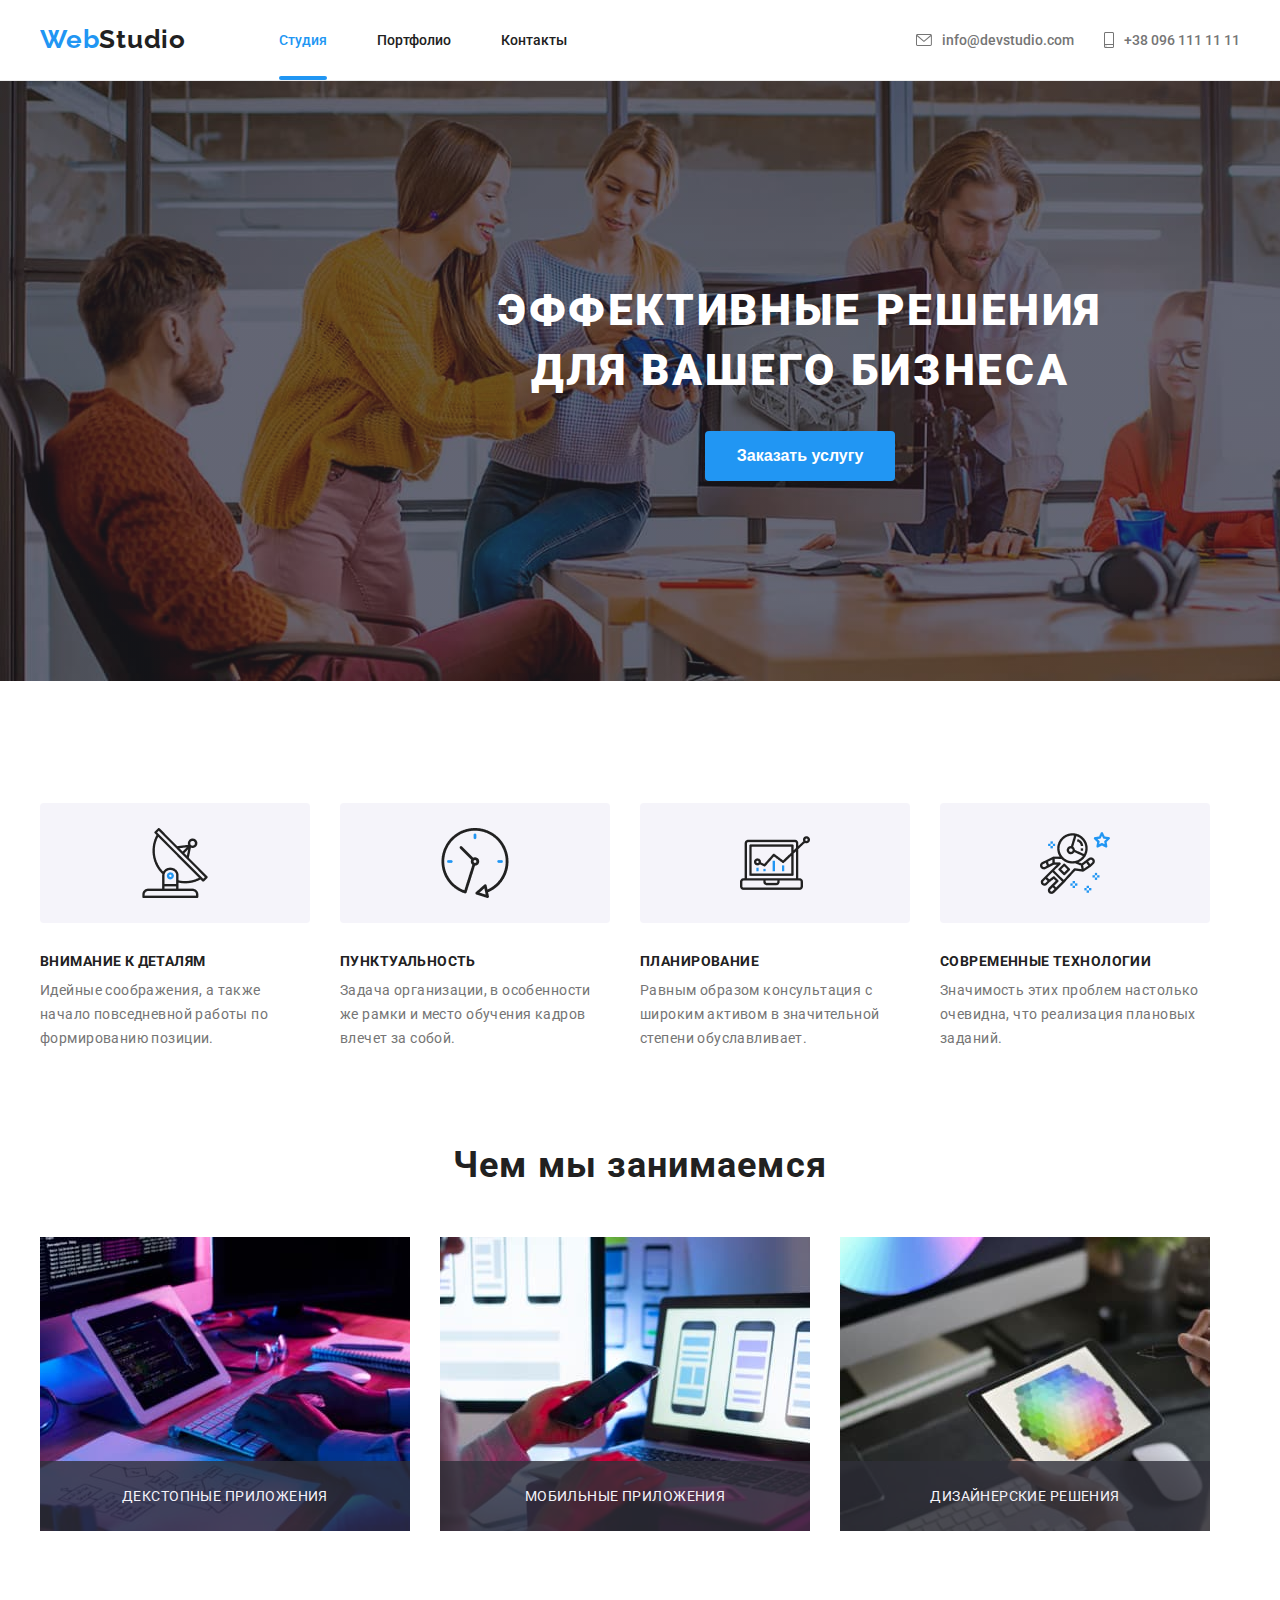
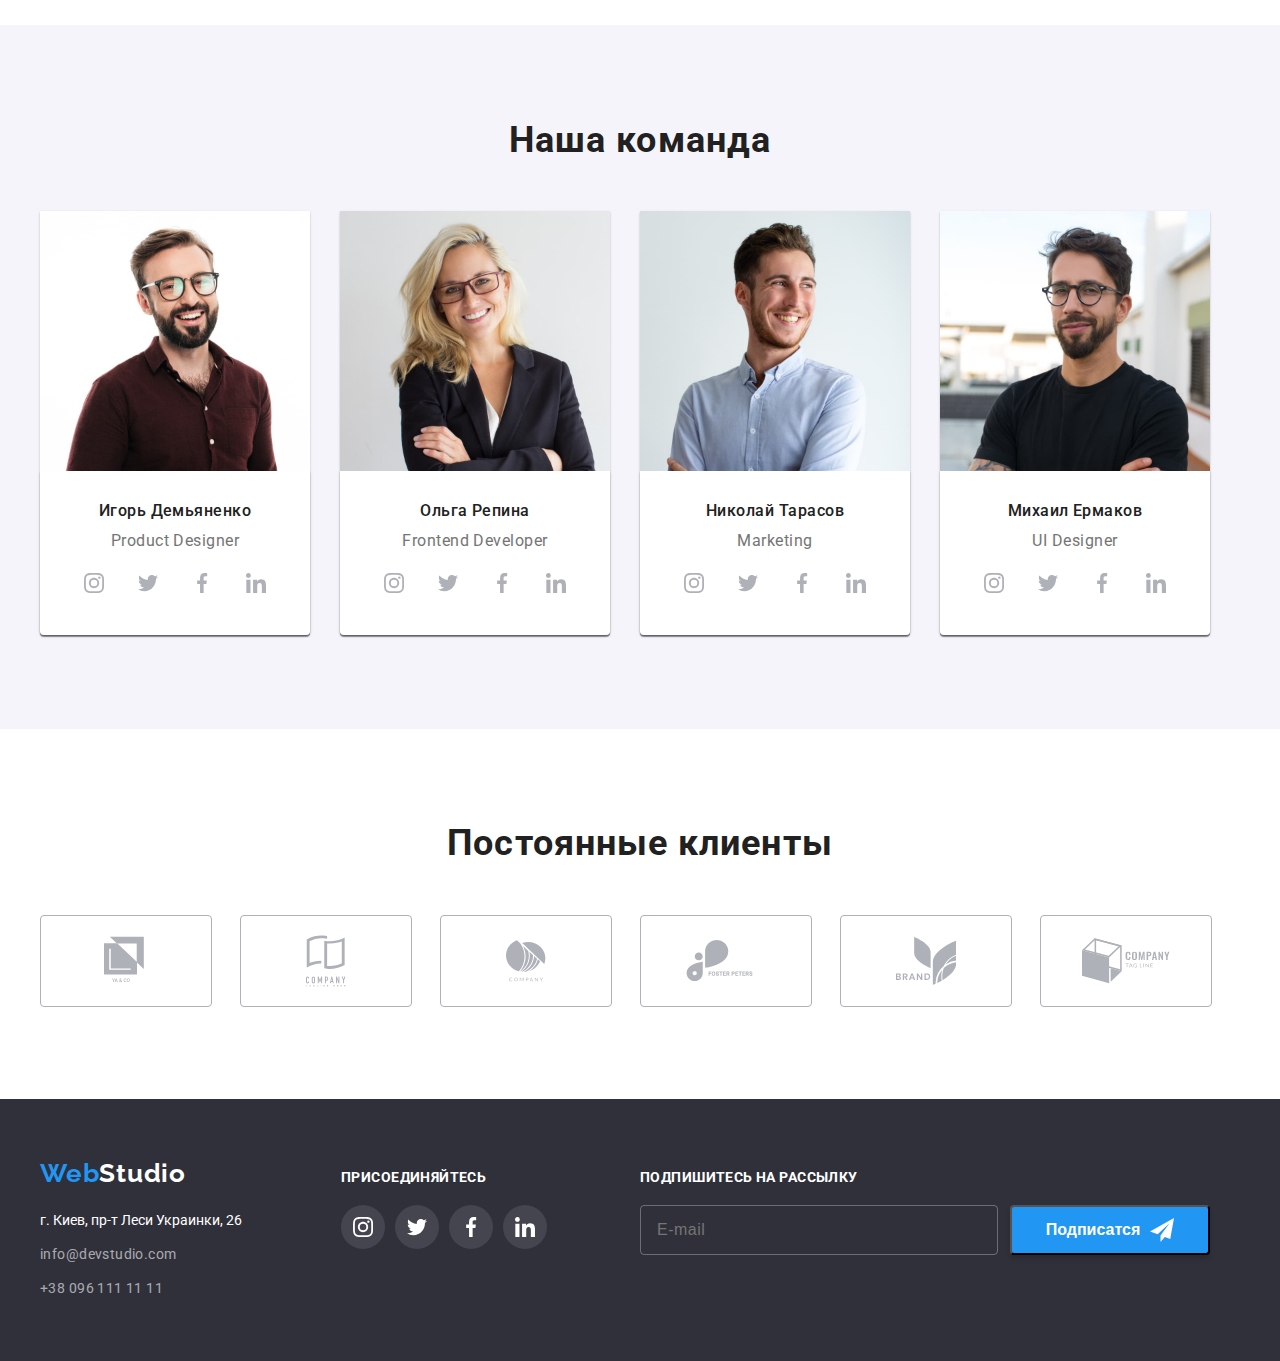
==== index.html @ 2837d5e5 "modal-ready" ====
<!DOCTYPE html>
<html lang="en">

<head>
    <meta charset="UTF-8">
    <meta name="viewport" content="width=device-width, initial-scale=1.0">
    <meta http-equiv="X-UA-Compatible" content="IE=Edge">
    <title>main</title>
    <link rel="stylesheet" href="https://cdnjs.cloudflare.com/ajax/libs/modern-normalize/1.0.0/modern-normalize.min.css"
        integrity="sha512-ISS7cAi1PEhQ8jnbJpJZMd29NlhNj4AWYyLOSp2CE/CsHxTCu+r+t0D2yoJudVrd0/8fTVPUVDzY5Tvli75u/g=="
        crossorigin="anonymous" />
    <link rel="preconnect" href="https://fonts.gstatic.com">
    <link
        href="https://fonts.googleapis.com/css2?family=Raleway:wght@500;700&family=Roboto:wght@400;500;700;900&display=swap"
        rel="stylesheet">
    <link rel="stylesheet" href="./css/styles.css" />
</head>

<body>
    <header class="header">
        <div class="container">
            <!-- header nav menu -->
            <nav class="nav-list">
                <a class="logo-top link-effects" href="./index.html">
                    <span class="web">Web</span>Studio
                </a>
                <ul class="navigation">
                    <li class="nav-list">
                        <a class="nav-link nav-link-current link-effects" href="./index.html">Студия
                        </a>
                    </li>
                    <li class="nav-list">
                        <a class="nav-link link-effects" href="./portfolio.html">Портфолио
                        </a>
                    </li>
                    <li class="nav-list">
                        <a class="nav-link link-effects" href="#">Контакты
                        </a>
                    </li>
                </ul>
            </nav>
            <!--menu nav end-->
            <!-- header contacts -->
            <ul class="contacts">
                <li class="contact-list">
                    <a class="contact-link link-effects" href="mailto:info@devstudio.com">
                        <svg class="contact-list-icon" width="16" height="12">
                            <use href="./images/sprite.svg#mail"></use>
                        </svg>
                        info@devstudio.com
                    </a>
                </li>
                <li class="contact-list">
                    <a class="contact-link link-effects" href="tel:+380961111111">
                        <svg class="contact-list-icon" width="10" height="16">
                            <use href="./images/sprite.svg#smartphone"></use>
                        </svg>
                        +38 096 111 11 11
                    </a>
                </li>
            </ul>
        </div>
        <!-- header contacts end -->
    </header>
    <main>
        <!-- section hero -->
        <section class="section-hero">
            <div class="container">
                <h1 class="main-description"> Эффективные решения
                    <br>для вашего бизнеса<br>
                </h1>
                <button class="order-service" type="button" data-modal-open>Заказать услугу</button>
            </div>
        </section>
        <!-- section hero end -->
        <!-- section features -->
        <section class="section-features">
            <div class="container">
                <h2 class="features-title">Особенности</h2>
                <ul class="features">
                    <li class="details">
                        <h3 class="details-items icon-antenna">Внимание к деталям</h3>
                        <p class="details-description">Идейные соображения, а также
                            начало повседневной работы по формированию позиции.
                        </p>
                    </li>
                    <li class="details">
                        <h3 class="details-items icon-clock">Пунктуальность</h3>
                        <p class="details-description">Задача организации, в особенности
                            же рамки и место обучения кадров
                            влечет за собой.
                        </p>
                    </li>
                    <li class="details">
                        <h3 class="details-items icon-diagram">Планирование</h3>
                        <p class="details-description">Равным образом консультация с
                            широким активом в значительной
                            степени обуславливает.
                        </p>
                    </li>
                    <li class="details">
                        <h3 class="details-items icon-astronaut">Современные технологии</h3>
                        <p class="details-description">Значимость этих проблем настолько
                            очевидна, что реализация плановых
                            заданий.
                        </p>
                    </li>
                </ul>
            </div>
        </section>
        <!-- section features end -->
        <!-- section what we do -->
        <section class="section-what-we-do">
            <div class="container">
                <h2 class="what-we-do-title">Чем мы занимаемся</h2>
                <ul class="what-we-do">
                    <li class="what-we-do-items">
                        <div class="what-we-do-img">
                            <img src="./images/whatwedo/img1(opt).jpg" alt="Декстопные приложения" height="294"
                                width="370" />
                            <div class="what-we-do-discr">
                                <p>Декстопные приложения</p>
                            </div>
                        </div>
                    </li>
                    <li class="what-we-do-items">
                        <div class="what-we-do-img">
                            <img src="./images/whatwedo/img2(opt).jpg" alt="Мобильные приложения" height="294"
                                width="370" />
                            <div class="what-we-do-discr">
                                <p>Мобильные приложения</p>
                            </div>
                        </div>
                    </li>
                    <li>
                        <div class="what-we-do-img">
                            <img src="./images/whatwedo//img3(opt).jpg" alt="Java" height="294" width="370" />
                            <div class="what-we-do-discr">
                                <p>Дизайнерские решения</p>
                            </div>
                        </div>
                    </li>
                </ul>
            </div>
        </section>
        <!-- section what we do -->
        <!-- section team -->
        <section class="team-section">
            <div class="container">
                <h2 class="team-title">Наша команда</h2>
                <ul class="team">
                    <li class="team-members">
                        <img src="./images/team/ihor(opt).jpg" alt="Игорь Демьяненко" height="260" width="270" />
                        <div class="team-member-data">
                            <h3 class="team-member">Игорь Демьяненко</h3>
                            <p class="team-member-position">Product Designer</p>
                            <ul class="social-links">
                                <li class="social">
                                    <a class="social-link" href="#">
                                        <svg width="20" height="20">
                                            <use href="./images/sprite.svg#instagram"></use>
                                        </svg>
                                    </a>
                                </li>
                                <li class="social">
                                    <a class="social-link" href="3">
                                        <svg width="20" height="20">
                                            <use href="./images/sprite.svg#twitter"></use>
                                        </svg>
                                    </a>
                                </li>
                                <li class="social">
                                    <a class="social-link" href="#">
                                        <svg width="20" height="20">
                                            <use href="./images/sprite.svg#facebook"></use>
                                        </svg>
                                    </a>
                                </li>
                                <li class="social">
                                    <a class="social-link" href="#">
                                        <svg width="20" height="20">
                                            <use href="./images/sprite.svg#linkedin"></use>
                                        </svg>
                                    </a>
                                </li>
                            </ul>
                        </div>
                    </li>
                    <li class="team-members">
                        <img src="./images/team/olha(opt).jpg" alt="Ольга Репина" height="260" width="270" />
                        <div class="team-member-data">
                            <h3 class="team-member">Ольга Репина</h3>
                            <p class="team-member-position">Frontend Developer</p>
                            <ul class="social-links">
                                <li class="social">
                                    <a class="social-link" href="#">
                                        <svg width="20" height="20">
                                            <use href="./images/sprite.svg#instagram"></use>
                                        </svg>
                                    </a>
                                </li>
                                <li class="social">
                                    <a class="social-link" href="#">
                                        <svg width="20" height="20">
                                            <use href="./images/sprite.svg#twitter"></use>
                                        </svg>
                                    </a>
                                </li>
                                <li class="social">
                                    <a class="social-link" href="#">
                                        <svg width="20" height="20">
                                            <use href="./images/sprite.svg#facebook"></use>
                                        </svg>
                                    </a>
                                </li>
                                <li class="social">
                                    <a class="social-link" href="#">
                                        <svg width="20" height="20">
                                            <use href="./images/sprite.svg#linkedin"></use>
                                        </svg>
                                    </a>
                                </li>
                            </ul>
                        </div>
                    </li>
                    <li class="team-members">
                        <img src="./images/team/nikolai(opt).jpg" alt="Николай Тарасов" height="260" width="270" />
                        <div class="team-member-data">
                            <h3 class="team-member">Николай Тарасов</h3>
                            <p class="team-member-position">Marketing</p>
                            <ul class="social-links">
                                <li class="social">
                                    <a class="social-link" href="#">
                                        <svg width="20" height="20">
                                            <use href="./images/sprite.svg#instagram"></use>
                                        </svg>
                                    </a>
                                </li>
                                <li class="social">
                                    <a class="social-link" href="#">
                                        <svg width="20" height="20">
                                            <use href="./images/sprite.svg#twitter"></use>
                                        </svg>
                                    </a>
                                </li>
                                <li class="social">
                                    <a class="social-link" href="#">
                                        <svg width="20" height="20">
                                            <use href="./images/sprite.svg#facebook"></use>
                                        </svg>
                                    </a>
                                </li>
                                <li class="social">
                                    <a class="social-link" href="#">
                                        <svg width="20" height="20">
                                            <use href="./images/sprite.svg#linkedin"></use>
                                        </svg>
                                    </a>
                                </li>
                            </ul>
                        </div>
                    </li>
                    <li class="team-members">
                        <img src="./images/team/misha(opt).jpg" alt="Михаил Ермаков" height="260" width="270" />
                        <div class="team-member-data">
                            <h3 class="team-member">Михаил Ермаков</h3>
                            <p class="team-member-position">UI Designer</p>
                            <ul class="social-links">
                                <li class="social">
                                    <a class="social-link" href="#">
                                        <svg width="20" height="20">
                                            <use href="./images/sprite.svg#instagram"></use>
                                        </svg>
                                    </a>
                                </li>
                                <li class="social">
                                    <a class="social-link" href="#">
                                        <svg width="20" height="20">
                                            <use href="./images/sprite.svg#twitter"></use>
                                        </svg>
                                    </a>
                                </li>
                                <li class="social">
                                    <a class="social-link" href="#">
                                        <svg width="20" height="20">
                                            <use href="./images/sprite.svg#facebook"></use>
                                        </svg>
                                    </a>
                                </li>
                                <li class="social">
                                    <a class="social-link" href="#">
                                        <svg width="20" height="20">
                                            <use href="./images/sprite.svg#linkedin"></use>
                                        </svg>
                                    </a>
                                </li>
                            </ul>
                        </div>
                    </li>
                </ul>
            </div>
        </section>
        <!-- section team end -->
        <!-- section clients -->
        <section class="clients-section">
            <div class="container">
                <h2 class="clients-title">Постоянные клиенты</h2>
                <ul class="clients-list">
                    <li class="client-list-item">
                        <a class="clients-link" href="#">
                            <svg class="clients-item" width="44" height="50">
                                <use href="./images/sprite.svg#logo1"></use>
                            </svg>
                        </a>
                    </li>
                    <li class="client-list-item">
                        <a class="clients-link" href="#">
                            <svg class="clients-item" width="40" height="52">
                                <use href="./images/sprite.svg#logo2"></use>
                            </svg>
                        </a>
                    </li>
                    <li class="client-list-item">
                        <a class="clients-link" href="#">
                            <svg class="clients-item" width="40" height="42">
                                <use href="./images/sprite.svg#logo3"></use>
                            </svg>
                        </a>
                    </li>
                    <li class="client-list-item">
                        <a class="clients-link" href="#">
                            <svg class="clients-item" width="80" height="42">
                                <use href="./images/sprite.svg#logo4"></use>
                            </svg>
                        </a>
                    </li>
                    <li class="client-list-item">
                        <a class="clients-link" href="#">
                            <svg class="clients-item" width="60" height="48">
                                <use href="./images/sprite.svg#logo5"></use>
                            </svg>
                        </a>
                    </li>
                    <li class="client-list-item">
                        <a class="clients-link" href="#">
                            <svg class="clients-item" width="88" height="46">
                                <use href="./images/sprite.svg#logo6"></use>
                            </svg>
                        </a>
                    </li>
                </ul>
            </div>
        </section>
        <!-- section clients end -->
        <!-- section team end -->
    </main>
    <!-- footer -->
    <footer class="footer">
        <div class="container display-flex">
            <div class="footer-address-container">
                <a class="logo-footer link-effects" href="./index.html">
                    <span class="web">Web</span>Studio</a>
                <address class="footer-address">
                    <ul>
                        <li class="city-address"> г. Киев, пр-т Леси Украинки, 26
                        </li>
                        <li class="footer-mail">
                            <a class="footer-mail-link link-effects"
                                href="mailto:info@devstudio.com">info@devstudio.com</a>
                        </li>
                        <li>
                            <a class="footer-tel-link link-effects" href="tel:+380961111111">+38 096 111 11 11</a>
                        </li>
                    </ul>
                </address>
            </div>
            <div class="footer-join-container">
                <h2 class="join-links-title">Присоединяйтесь</h2>
                <ul class="footer-social-links">
                    <li class="social">
                        <a class="footer-social-link" href="#">
                            <svg width="20" height="20px">
                                <use href="./images/sprite.svg#instagram"></use>
                            </svg>
                        </a>
                    </li>
                    <li class="social">
                        <a class="footer-social-link" href="#">
                            <svg width="20" height="20px">
                                <use href="./images/sprite.svg#twitter"></use>
                            </svg>
                        </a>
                    </li>
                    <li class="social">
                        <a class="footer-social-link" href="#">
                            <svg width="20" height="20px">
                                <use href="./images/sprite.svg#facebook"></use>
                            </svg>
                        </a>
                    </li>
                    <li class="social">
                        <a class="footer-social-link" href="#">
                            <svg width="20" height="20px">
                                <use href="./images/sprite.svg#linkedin"></use>
                            </svg>
                        </a>
                    </li>
                </ul>
            </div>
            <form class="footer-form">
                <h2 class="footer-form-title">Подпишитесь на рассылку</h2>
                <div class="display-flex">
                    <label class="footer-label">
                        <input class="footer-label-input" type="email" placeholder="E-mail" name='name' required minlength="5">
                    </label>
                    <button class="footer-form-btn">Подписатся
                        <svg class="footer-form-icon" width="24" height="24">
                            <use href="./images/sprite.svg#icon-send"></use>
                        </svg>
                    </button>
                </div>
            </form>
        </div>
    </footer>
    <!-- footer End -->
    <!-- modal window -->
    <div class="backdrop is-hidden" data-modal>
        <div class="modal">
            <button class="modal-close-btn" type="button" data-modal-close>
                <svg class="modal-close-icon" width="11" height="11">
                    <use href="./images/sprite.svg#cross"></use>
                </svg>
            </button>
            <form action="#" class="modal-form">
                <b class="form-title">Оставьте свои данные мы вам перезвоним </b>
                <label class="contact-label">Имя
                    <span class="contact-label-wrapper">
                    <input class="contact-label-form" type='text' name='name'  required>
                    <svg class="contact-label-icon">
                        <use href="./images/sprite.svg#person-black"></use>
                    </svg>
                    </span>
                </label>
                <label class="contact-label">Телефон
                    <span class="contact-label-wrapper">
                    <input class="contact-label-form" type='tel' name='phone-number' required>
                    <svg class="contact-label-icon">
                        <use href="./images/sprite.svg#phone-black"></use>
                    </svg>
                    </span>
                </label>
                <label class="contact-label">Почта
                    <span class="contact-label-wrapper">
                    <input class="contact-label-form" type='email' name='user-mail'  required>
                    <svg class="contact-label-icon">
                        <use href="./images/sprite.svg#email-black"></use>
                    </svg>
                </span>
                </label>
                <label class="contact-label">Комментарий
                    <textarea class="comment " name="comment" rows="5" placeholder="Введите текст">
                    </textarea>
                </label>
                <span class="contact-label-wrapper">
                <input class="agreement-input" type="checkbox" value="agreement" id="agree" value= "agreement"/>
                <label for="agree" class="agreement">Соглашаюсь с рассылкой и принимаю
                    <a class="agreement-link" href="#">Условия договора</a>
                </label>
                </span>
                <button class="submit-btn" type="submit">Отправить</button>
            </form>
        </div>
    </div>
    <script src="./js/modal.js">
    </script>
</body>

</html>
---- css/styles.css ----
:root {
  --title-text-color: #212121;
  --secondary-text-color: #757575;
  --common-lite-color: #ffffff;
  --accent-color: #2196f3;
  --common-background: #f5f4fa;
  --common-link: #afb1b8;
  --outline: 1px solid #eeeeee;
  --dark-background-color: #2f303a;
  --letter-spacing: 0.03em;
  --bold-font-weight: 700;
  --normal-font-weight: 500;
  --font-size: 14px;
  --line-height-normal: 1.142;
  --normal-font-size: 16px;
  --common-cubic-bezier: cubic-bezier(0.4, 0, 0.2, 1);
  --padding-standard: 0 15px;
}
* {
  margin: 0px;
  padding: 0px;
}
body {
  font-family: Roboto, sans-serif;
  font-style: normal;
  font-weight: normal;
  background: var(--common-lite-color);
}
ul {
  list-style: none;
}
img {
  display: block;
}
.link-effects {
  margin: 0px;
  padding: 0px;
  text-decoration: none;
  display: block;
}
.header {
  border-bottom: 1px solid rgba(236, 236, 236, 1);
}
.header .container {
  display: flex;
}
.container {
  width: 1200px;
  padding: var(--padding-standard);
  margin: 0 auto;
  align-items: center;
}
.display-flex {
  display: flex;
}
/* header nav menu */
.nav-list {
  display: flex;
  overflow: hidden;
}
.logo-top {
  padding-top: 24px;
  padding-bottom: 24px;
  font-family: Raleway, sans-serif;
  font-weight: var(--bold-font-weight);
  font-size: 26px;
  line-height: 1.192;
  letter-spacing: var(--letter-spacing);
  color: var(--title-text-color);
}
.web {
  color: var(--accent-color);
}
.navigation {
  margin-left: 93px;
  display: flex;
  font-weight: 500;
}
.nav-list:not(:first-child) {
  margin-left: 50px;
}
.nav-link {
  position: relative;
  padding: 32px 0px;
  font-weight: inherit;
  font-size: var(--font-size);
  line-height: var(--line-height-normal);
  color: var(--title-text-color);
  transition: color 250ms var(--common-cubic-bezier);
}
.nav-link-current {
  color: var(--accent-color);
}
.nav-link::after {
  position: absolute;
  margin-top: 24px;
  width: 100%;
  height: 4px;
  bottom: 0;
  content: "";
  display: block;
  border-radius: 4px;
  transform: scale(0);
  background-color: var(--accent-color);
  transition: transform 250ms cubic-bezier(0.4, 0, 0.2, 1);
}
.nav-link:hover::after,
.nav-link:focus::after {
  transform: scale(1);
}
.nav-link:hover,
.nav-link:focus {
  color: var(--accent-color);
}
.nav-link-current::before {
  position: absolute;
  margin-top: 24px;
  width: 100%;
  height: 4px;
  bottom: 0;
  content: "";
  display: block;
  border-radius: 4px;
  background-color: var(--accent-color);
}
/* header nav menu end */

/* header contacts */
.contacts {
  margin-left: auto;
  display: flex;
}
.contact-link {
  padding: 32px 0px;
  font-weight: var(--normal-font-weight);
  font-size: var(--font-size);
  line-height: var(--line-height-normal);
  display: flex;
  align-items: center;
  color: var(--secondary-text-color);
  fill: currentColor;
  transition: color 250ms var(--common-cubic-bezier);
}
.contact-list {
  display: flex;
  align-items: center;
  color: var(--secondary-text-color);
}
.contact-list-icon {
  margin-right: 10px;
}
.contact-link:hover,
.contact-link:focus {
  color: var(--accent-color);
  cursor: pointer;
}
.contact-list:not(:first-child) {
  margin-left: 30px;
}
/* header contacts */

/* section hero */
.section-hero {
  margin-left: auto;
  margin-right: auto;
  padding: 200px 0px;
  width: 1600px;
  box-sizing: border-box;
  display: block;
  text-align: center;
  background-color: #2f303a;
  background-image: linear-gradient(
      rgba(47, 48, 58, 0.4),
      rgba(47, 48, 58, 0.4)
    ),
    url(../images/hero/Img.jpg);
  background-repeat: no-repeat;
  background-position: center;
}
.main-description {
  margin-bottom: 30px;
  font-weight: 900;
  font-size: 44px;
  line-height: 1.363;
  text-align: center;
  letter-spacing: 0.06em;
  text-transform: uppercase;
  color: var(--common-lite-color);
}
.order-service {
  margin-left: auto;
  margin-right: auto;
  padding: 10px 32px;
  font-weight: var(--bold-font-weight);
  font-size: var(--normal-font-size);
  line-height: 1.875;
  display: inline-block;
  background: var(--accent-color);
  color: var(--common-lite-color);
  border-radius: 4px;
  cursor: pointer;
  border: none;
  transition: color 250ms var(--common-cubic-bezier),
    box-shadow 250ms var(--common-cubic-bezier);
}
.order-service:focus,
.order-service:hover {
  background: var(--accent-color);
  color: var(--common-lite-color);
  box-shadow: 0px 4px 4px rgba(61, 11, 11, 0.15);
}
/* section hero end */

/* section features */
.section-features {
  padding: 94px 0;
}
.features-icon {
  margin-bottom: 30px;
  display: flex;
  justify-content: center;
  align-items: center;
  background-color: var(--common-background);
  border-radius: 4px;
}
.features-title {
  text-align: center;
  visibility: hidden;
}
.features {
  display: flex;
  flex-direction: row;
  font-size: var(--font-size);
  line-height: 1.714;
  color: var(--common-lite-color);
}
.details:last-child {
  margin-right: 0;
}
.details {
  margin-right: 30px;
  width: 270px;
  letter-spacing: var(--letter-spacing);
  color: var(--secondary-text-color);
}
.details-items {
  max-width: 270px;
  font-style: normal;
  font-weight: var(--bold-font-weight);
  font-size: var(--font-size);
  line-height: var(--line-height-normal);
  letter-spacing: var(--letter-spacing);
  text-transform: uppercase;
  color: var(--title-text-color);
}
.details-items::before {
  margin-bottom: 30px;
  height: 120px;
  display: block;
  content: "";
  background-repeat: no-repeat;
  background-position: center;
  background-color: var(--common-background);
  border-radius: 4px;
}
.icon-antenna::before {
  background-image: url(../images/features/antenna.png);
}
.icon-clock::before {
  background-image: url(../images/features/clock.png);
}
.icon-diagram::before {
  background-image: url(../images/features/diagram.png);
}
.icon-astronaut::before {
  background-image: url(../images/features/astronaut.png);
}
.details-description {
  margin-top: 10px;
  width: 270px;
}
/* section features end */

/* section what we do */
.section-what-we-do {
  padding-bottom: 94px;
}
.what-we-do-container {
  margin-left: auto;
  margin-right: auto;
  padding: var(--padding-standard);
  width: 1200px;
}
.what-we-do-title {
  margin-bottom: 50px;
  font-weight: var(--bold-font-weight);
  font-size: 36px;
  line-height: 1.166;
  letter-spacing: var(--letter-spacing);
  text-align: center;
  color: var(--title-text-color);
}
.what-we-do {
  display: flex;
  text-align: center;
}
.what-we-do-items {
  margin-right: 30px;
}
.what-we-do-img {
  position: relative;
}
.what-we-do-discr {
  position: absolute;
  bottom: 0;
  width: 100%;
  height: 70px;
  content: "";
  font-size: var(--font-size);
  line-height: var(--line-height-normal);
  text-align: center;
  letter-spacing: var(--letter-spacing);
  text-transform: uppercase;
  display: flex;
  align-items: center;
  justify-content: center;
  color: var(--common-background);
  background: rgba(47, 48, 58, 0.8);
}
/* section what we do end */

/* section team */
.team-section {
  padding: 94px 0;
  margin-right: auto;
  margin-left: auto;
  box-sizing: content-box;
  background-color: var(--common-background);
}
.team-title {
  margin-bottom: 50px;
  font-weight: var(--bold-font-weight);
  font-size: 36px;
  letter-spacing: var(--letter-spacing);
  text-align: center;
  color: var(--title-text-color);
}
.team {
  display: flex;
  flex-wrap: nowrap;
  font-size: var(--normal-font-size);
  line-height: 1.25;
  text-align: center;
}
.team-members {
  border-radius: 0px 0px 4px 4px;
  box-shadow: 0px 1px 3px rgba(0, 0, 0, 0.12), 0px 1px 1px rgba(0, 0, 0, 0.14),
    0px 2px 1px rgba(0, 0, 0, 0.2);
  color: var(--title-text-color);
}
.team-members:not(:last-child) {
  margin-right: 30px;
}
.team-member-data {
  padding: 30px 32px;
  flex-basis: calc(100% / 3 - 20px);
  letter-spacing: var(--letter-spacing);
  border-radius: 0px 0px 4px 4px;
  box-shadow: 0px 1px 3px rgba(0, 0, 0, 0.12), 0px 1px 1px rgba(0, 0, 0, 0.14),
    0px 2px 1px rgba(0, 0, 0, 0.2);
  background-color: var(--common-lite-color);
}
.team-member {
  font-weight: var(--normal-font-weight);
  font-size: var(--normal-font-size);
  line-height: 1.25;
}
.team-member-position {
  margin-top: 10px;
  text-align: center;
  color: var(--secondary-text-color);
}
/* social links for team members */
.social-links {
  margin-top: 10px;
  display: flex;
  justify-content: center;
}
.social {
  width: 44px;
  height: 44px;
}
.social:not(:first-child) {
  margin-left: 10px;
}
.social-link {
  width: 100%;
  height: 100%;
  display: flex;
  justify-content: center;
  align-items: center;
  border-radius: 50%;
  fill: var(--common-link);
  transition: background-color 250ms var(--common-cubic-bezier),
    fill 250ms var(--common-cubic-bezier);
}
.social-link:hover,
.social-link:focus {
  fill: var(--common-lite-color);
  background-color: var(--accent-color);
}
/* social links for team members end */
/* section team end */

/* section clients  */
.clients-section {
  padding: 94px 0;
}
.clients-title {
  margin-bottom: 50px;
  font-size: 36px;
  line-height: 1.166;
  text-align: center;
  letter-spacing: var(--letter-spacing);
  color: var(--title-text-color);
}
.clients-list {
  display: flex;
}
.client-list-item {
  width: 170px;
  height: 90px;
}
.client-list-item:not(:last-child) {
  margin-right: 30px;
}
.clients-link {
  width: 100%;
  height: 100%;
  display: flex;
  justify-content: center;
  align-items: center;
  text-align: center;
  fill: var(--common-link);
  border: 1px solid var(--common-link);
  border-radius: 4px;
  transition: fill 250ms var(--common-cubic-bezier),
    border 250ms var(--common-cubic-bezier);
}
.clients-link:hover,
.clients-link:focus {
  border: 1px solid var(--accent-color);
  fill: var(--accent-color);
}
.clients-item {
  display: block;
  align-content: center;
}
/* section clients end */

/* footer */
.footer {
  padding: 60px 0px;
  display: flex;
  background: var(--dark-background-color);
}
.footer-address-container {
  margin-right: 70px;
}
.logo-footer {
  margin-bottom: 20px;
  font-family: Raleway, sans-serif;
  font-weight: var(--bold-font-weight);
  font-size: 26px;
  line-height: 1.153;
  letter-spacing: var(--letter-spacing);
  color: var(--common-lite-color);
}

.footer-address {
  width: 231px;
  line-height: 1.714;
  font-size: var(--font-size);
  font-style: inherit;
  color: var(--common-lite-color);
}
.footer-mail,
.city-address {
  margin-bottom: 10px;
  transition: color 250ms var(--common-cubic-bezier);
}
.footer-tel-link,
.footer-mail-link {
  font-size: inherit;
  line-height: inherit;
  letter-spacing: var(--letter-spacing);
  color: rgba(255, 255, 255, 0.6);
  transition: color 250ms var(--common-cubic-bezier);
}
.footer-tel-link:hover,
.footer-tel-link:focus,
.footer-mail-link:hover,
.footer-mail-link:focus {
  color: var(--accent-color);
}
.footer .container {
  align-items: baseline;
}
.join-links-title {
  margin-bottom: 20px;
  font-weight: var(--bold-font-weight);
  font-size: var(--font-size);
  line-height: var(--line-height-normal);
  letter-spacing: var(--letter-spacing);
  text-transform: uppercase;
  color: var(--common-lite-color);
}
.footer-social-links {
  margin: 0;
  padding: 0;
  display: flex;
}
.footer-social-link {
  width: 100%;
  height: 100%;
  display: flex;
  justify-content: center;
  align-items: center;
  border-radius: 50%;
  background-color: rgba(255, 255, 255, 0.1);
  fill: var(--common-lite-color);
  transition: background-color 250ms var(--common-cubic-bezier);
}
.footer-social-link:hover {
  background-color: var(--accent-color);
  outline: none;
}
.footer-social-link:focus {
  background-color: var(--accent-color);
}
.footer-form {
  margin-left: 93px;
}
.footer-form-title {
  margin-bottom: 20px;
  font-weight: bold;
  font-size: 14px;
  line-height: 1.142;
  letter-spacing: 0.03em;
  text-transform: uppercase;
  color: var(--common-lite-color);
}
.footer-form-btn {
  margin-left: 12px;
  width: 200px;
  height: 50px;
  display: flex;
  justify-content: center;
  align-items: center;
  font-weight: bold;
  font-size: 16px;
  line-height: 1.875;
  box-shadow: 0px 4px 4px rgba(0, 0, 0, 0.15);
  border-radius: 4px;
  background-color: var(--accent-color);
  color: var(--common-lite-color);
  pointer-events: auto;
  cursor: pointer;
}
.footer-form-icon {
  margin-left: 10px;
}
.footer-label-input {
  padding: 14px 16px;
  width: 358px;
  font-size: 16px;
  line-height: 1.25;
  letter-spacing: var(--letter-spacing);
  color: rgba(255, 255, 255, 0.6);
  background-color: inherit;
  border: 1px solid rgba(255, 255, 255, 0.3);
  box-sizing: border-box;
  border-radius: 4px;
}
.footer-label-input:focus + .footer-label-input {
  color: var(--common-lite-color);
}
/* footer end */

/* ---Portfolio--- */

/* section portfolio */
.section-portfolio {
  padding: 94px 0px;
}
.filters {
  margin-bottom: 44px;
  display: flex;
  justify-content: center;
}
.filter-btn {
  padding: 6px 22px;
  font-weight: var(--normal-font-weight);
  font-size: var(--normal-font-size);
  line-height: 1.625;
  text-align: center;
  letter-spacing: var(--letter-spacing);
  border-radius: 4px;
  color: var(--title-text-color);
  background: var(--common-background);
  border: none;
  cursor: pointer;
  transition: background 250ms var(--common-cubic-bezier),
    box-shadow 250ms var(--common-cubic-bezier),
    color 250ms var(--common-cubic-bezier);
}
.filter-item:not(:last-child) {
  margin-right: 8px;
}
.filter-btn:hover,
.filter-btn:focus,
.filter-btn:active {
  border: none;
  background: var(--accent-color);
  color: var(--common-lite-color);
  box-shadow: 0px 3px 1px rgba(0, 0, 0, 0.1), 0px 1px 2px rgba(0, 0, 0, 0.08),
    0px 2px 2px rgba(0, 0, 0, 0.12);
  outline: var(--outline);
}
.projects {
  display: flex;
  flex-wrap: wrap;
  text-align: center;
}
.project-list {
  margin-bottom: 30px;
  margin-left: 30px;
  box-sizing: border-box;
  text-align: left;
  background: var(--common-lite-color);
  /* border: 0.01px solid #eeeeee; */
}
.project-list:nth-child(3n + 1) {
  margin-left: 0px;
}
.project-list:nth-child(n + 7) {
  margin-bottom: 0px;
}
.project-link {
  width: 100%;
  height: 100%;
  text-decoration: none;
  display: block;
  transition: box-shadow 250ms var(--common-cubic-bezier);
}
.project-link:hover,
.project-link:focus {
  box-shadow: 0px 1px 1px rgba(0, 0, 0, 0.12), 0px 4px 4px rgba(0, 0, 0, 0.06),
    1px 4px 6px rgba(0, 0, 0, 0.16);
}
.project-overlay {
  display: flex;
  overflow: hidden;
  position: relative;
}
.project-overlay-text {
  position: absolute;
  padding: 63px 24px;
  width: 100%;
  height: 100%;
  top: 100%;
  left: 0;
  font-size: 18px;
  line-height: 1.555;
  letter-spacing: var(--letter-spacing);
  color: var(--common-lite-color);
  transition: transform 250ms var(--common-cubic-bezier),
    background-color 250ms var(--common-cubic-bezier);
}
.project-link:hover .project-overlay-text,
.project-link:focus .project-overlay-text {
  background-color: rgba(33, 150, 243, 0.9);
  transform: translateY(-100%);
}
.project-text {
  padding: 20px 24px;
}
.project-title {
  margin-bottom: 4px;
  width: 322px;
  font-weight: var(--bold-font-weight);
  font-size: 18px;
  line-height: 2;
  letter-spacing: 0.06em;
  color: var(--title-text-color);
}
.project-description {
  width: 322px;
  font-size: var(--normal-font-size);
  line-height: 1.875;
  letter-spacing: var(--letter-spacing);
  color: var(--secondary-text-color);
}
/* section portfolio end*/

/* modal window */
.backdrop {
  position: fixed;
  top: 0;
  left: 0;
  width: 100%;
  height: 100%;
  background: rgba(0, 0, 0, 0.2);
  pointer-events: none;
  opacity: 1;
  transition: opacity 250ms var(--common-cubic-bezier);
}
.backdrop.is-hidden {
  opacity: 0;
  visibility: hidden;
  pointer-events: none;
}
.backdrop.is-hidden .modal {
  transform: translate(-50%, -50%) scale(0.9);
}
.modal {
  position: absolute;
  padding: 40px;
  display: flex;
  width: 528px;
  height: 581px;
  left: 50%;
  top: 50%;
  background: var(--common-lite-color);
  box-shadow: 0px 1px 3px rgba(0, 0, 0, 0.12), 0px 1px 1px rgba(0, 0, 0, 0.14),
    0px 2px 1px rgba(0, 0, 0, 0.2);
  border-radius: 4px;
  transform: translate(-50%, -50%) scale(1);
  transition: transform 250ms var(--common-cubic-bezier);
  pointer-events: none;
}
.modal-close-btn {
  position: absolute;
  display: flex;
  padding: 8px;
  justify-content: center;
  text-align: center;
  top: 8px;
  right: 8px;
  background: var(--common-lite-color);
  border-radius: 50%;
  border: 1px solid rgba(0, 0, 0, 0.1);
  cursor: pointer;
  pointer-events: auto;
}
.modal-close-icon {
  transform: fill 2500ms var(--common-cubic-bezier);
}
.modal-close-btn:hover,
.modal-close-btn:focus {
  fill: var(--accent-color);
}
.modal-form.is-hidden {
  opacity: 0;
  visibility: hidden;
  pointer-events: none;
}
.modal-form {
  pointer-events: auto;
  display: flex;
  flex-direction: column;
}
.form-title {
  margin-bottom: 12px;
  font-weight: var(--bold-font-weight);
  font-size: 20px;
  line-height: 1.15;
  text-align: center;
  letter-spacing: var(--letter-spacing);
  color: var(--title-text-color);
}
.contact-label {
  margin-bottom: 10px;
  display: block;
  font-size: 12px;
  line-height: 1.166;
  letter-spacing: 0.01em;
  color: var(--secondary-text-color);
  cursor: pointer;
}
.contact-label-wrapper {
  position: relative;
  margin-top: 4px;
}
.contact-label-form {
  padding-left: 42px;
  width: 100%;
  height: 40px;
  border-radius: 4px;
  border: 1px solid rgba(33, 33, 33, 0.2);
  box-sizing: border-box;
  transition: border 250ms var(--common-cubic-bezier);
}
.contact-label-icon {
  position: absolute;
  top: 50%;
  left: 14px;
  width: 13px;
  height: 13px;
  transform: translateY(-50%);
  transition: fill 250ms var(--common-cubic-bezier);
}
.contact-label-form:focus,
.contact-label-form:focus + .contact-label-icon,
.comment:focus {
  fill: var(--accent-color);
  border-color: var(--accent-color);
  outline: none;
}
.comment {
  margin-top: 4px;
  width: 100%;
  padding: 15px;
  display: block;
  font-size: 12px;
  line-height: 1.166;
  letter-spacing: 0.01em;
  color: rgba(117, 117, 117, 0.5);
  resize: none;
  border: 1px solid rgba(33, 33, 33, 0.2);
  border-radius: 4px;
  transition: border 250ms var(--common-cubic-bezier);
}
.agreement {
  margin-top: 20px;
  width: 100%;
  font-size: 14px;
  line-height: 1.714;
  letter-spacing: var(--letter-spacing);
  color: var(--secondary-text-color);
}
.agreement-link {
  display: inline-block;
  color: var(--accent-color);
}
.comment-input {
  display: inline-block;
}
.submit-btn {
  margin-top: 30px;
  margin-left: auto;
  margin-right: auto;
  width: 200px;
  height: 50px;
  font-weight: var(--bold-font-weight);
  font-size: 16px;
  line-height: 1.875;
  letter-spacing: 0.06em;
  box-shadow: 0px 4px 4px rgba(0, 0, 0, 0.15);
  border-radius: 4px;
  color: var(--common-lite-color);
  background-color: var(--accent-color);
  cursor: pointer;
}
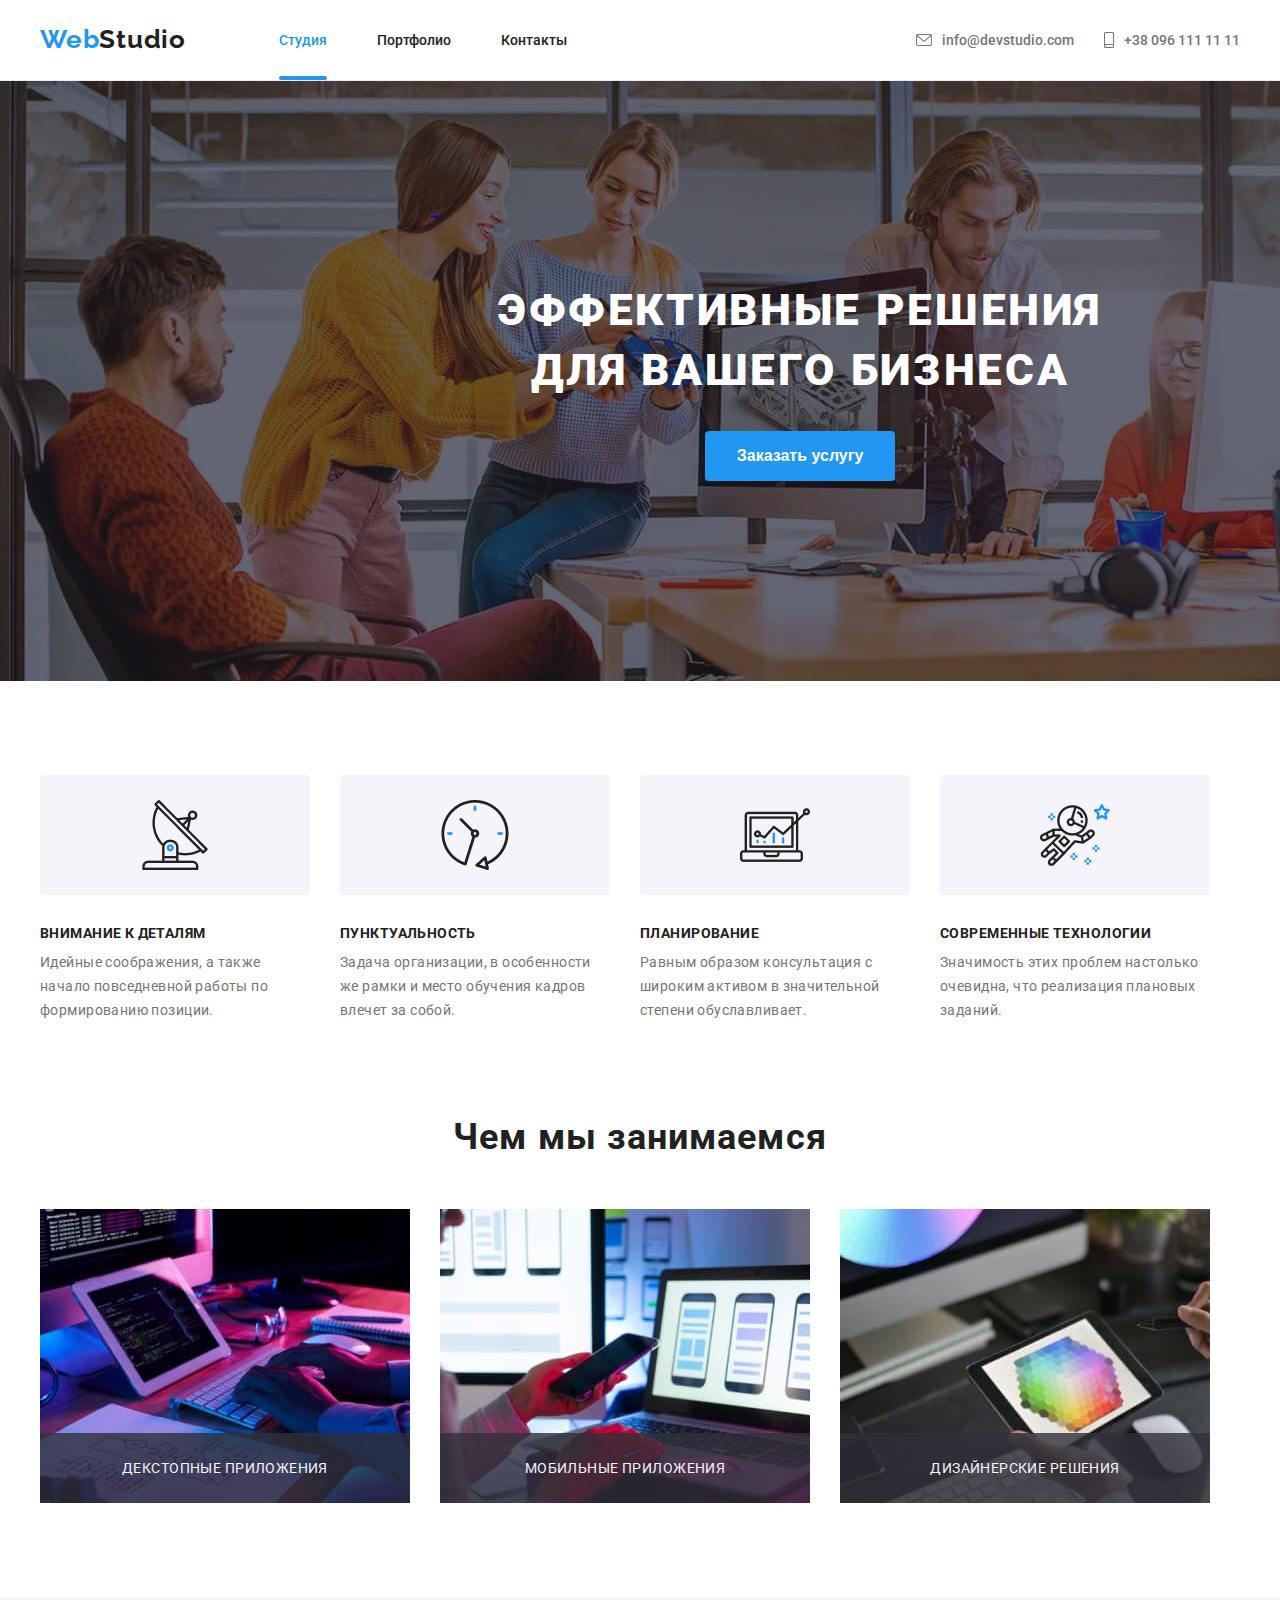
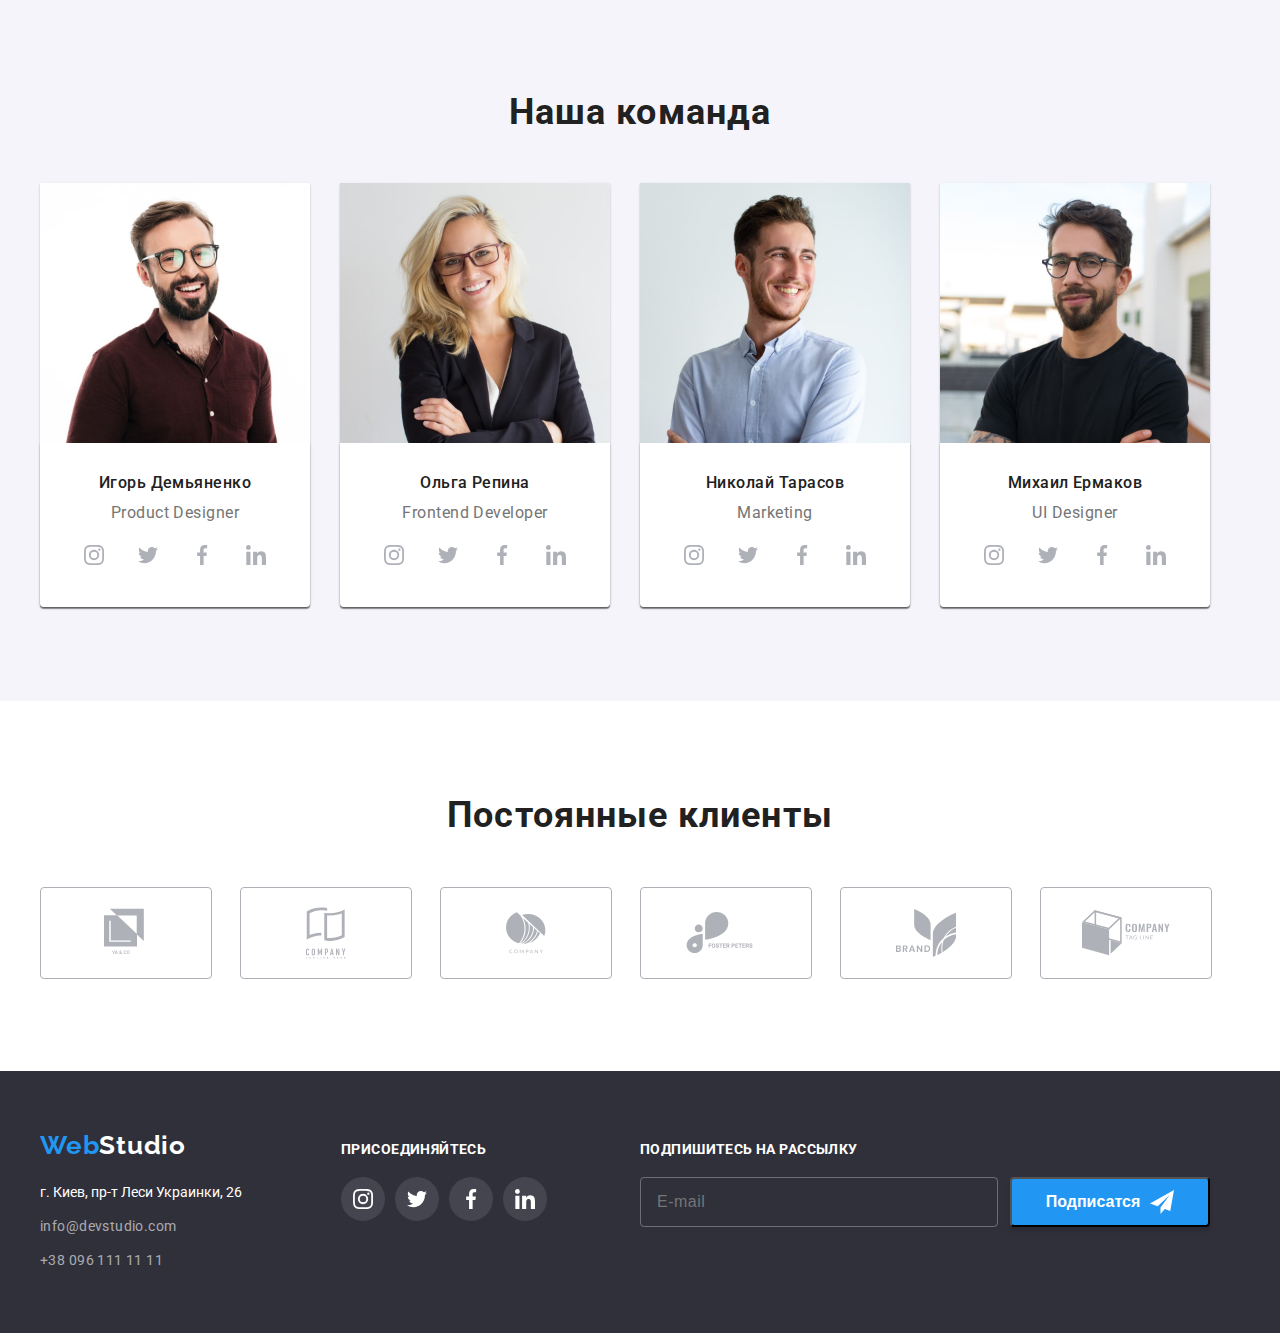
==== commit f6e261cc: "ready-for-inspection" ====
--- a/index.html
+++ b/index.html
@@ -76,7 +76,7 @@
         <!-- section features -->
         <section class="section-features">
             <div class="container">
-                <h2 class="features-title">Особенности</h2>
+                <h2 class="features-title visually-hidden">Особенности</h2>
                 <ul class="features">
                     <li class="details">
                         <h3 class="details-items icon-antenna">Внимание к деталям</h3>
@@ -408,10 +408,11 @@
                 </ul>
             </div>
             <form class="footer-form">
-                <h2 class="footer-form-title">Подпишитесь на рассылку</h2>
+                <p class="footer-form-title">Подпишитесь на рассылку</p>
                 <div class="display-flex">
                     <label class="footer-label">
-                        <input class="footer-label-input" type="email" placeholder="E-mail" name='name' required minlength="5">
+                        <input class="footer-label-input" type="email" placeholder="E-mail" name='name' required
+                            minlength="5">
                     </label>
                     <button class="footer-form-btn">Подписатся
                         <svg class="footer-form-icon" width="24" height="24">
@@ -435,37 +436,36 @@
                 <b class="form-title">Оставьте свои данные мы вам перезвоним </b>
                 <label class="contact-label">Имя
                     <span class="contact-label-wrapper">
-                    <input class="contact-label-form" type='text' name='name'  required>
-                    <svg class="contact-label-icon">
-                        <use href="./images/sprite.svg#person-black"></use>
-                    </svg>
+                        <input class="contact-label-form" type='text' name='name' required>
+                        <svg class="contact-label-icon">
+                            <use href="./images/sprite.svg#person-black"></use>
+                        </svg>
                     </span>
                 </label>
                 <label class="contact-label">Телефон
                     <span class="contact-label-wrapper">
-                    <input class="contact-label-form" type='tel' name='phone-number' required>
-                    <svg class="contact-label-icon">
-                        <use href="./images/sprite.svg#phone-black"></use>
-                    </svg>
+                        <input class="contact-label-form" type='tel' name='phone-number' required>
+                        <svg class="contact-label-icon">
+                            <use href="./images/sprite.svg#phone-black"></use>
+                        </svg>
                     </span>
                 </label>
                 <label class="contact-label">Почта
                     <span class="contact-label-wrapper">
-                    <input class="contact-label-form" type='email' name='user-mail'  required>
-                    <svg class="contact-label-icon">
-                        <use href="./images/sprite.svg#email-black"></use>
-                    </svg>
-                </span>
+                        <input class="contact-label-form" type='email' name='user-mail' required>
+                        <svg class="contact-label-icon">
+                            <use href="./images/sprite.svg#email-black"></use>
+                        </svg>
+                    </span>
                 </label>
-                <label class="contact-label">Комментарий
-                    <textarea class="comment " name="comment" rows="5" placeholder="Введите текст">
-                    </textarea>
-                </label>
+                <label for="textarea-comment" class="contact-label">Комментарий</label>
+                    <textarea class="comment " name="comment" 
+                    placeholder="Введите текст" id="textarea-comment"></textarea>                    
                 <span class="contact-label-wrapper">
-                <input class="agreement-input" type="checkbox" value="agreement" id="agree" value= "agreement"/>
-                <label for="agree" class="agreement">Соглашаюсь с рассылкой и принимаю
-                    <a class="agreement-link" href="#">Условия договора</a>
-                </label>
+                    <input class="form-agreement-check visually-hidden" type="checkbox" value="agreement" id="agree">
+                    <label for="agree" class="form-agreement">Соглашаюсь с рассылкой и принимаю
+                        <a class="form-agreement-link" href="#">Условия договора</a>
+                    </label>
                 </span>
                 <button class="submit-btn" type="submit">Отправить</button>
             </form>
--- a/css/styles.css
+++ b/css/styles.css
@@ -32,6 +32,16 @@
 img {
   display: block;
 }
+.visually-hidden {
+  position: absolute !important;
+  clip: rect(1px 1px 1px 1px); /* IE6, IE7 */
+  clip: rect(1px, 1px, 1px, 1px);
+  padding: 0 !important;
+  border: 0 !important;
+  height: 1px !important;
+  width: 1px !important;
+  overflow: hidden;
+}
 .link-effects {
   margin: 0px;
   padding: 0px;
@@ -225,7 +235,6 @@
 }
 .features-title {
   text-align: center;
-  visibility: hidden;
 }
 .features {
   display: flex;
@@ -582,9 +591,6 @@
   box-sizing: border-box;
   border-radius: 4px;
 }
-.footer-label-input:focus + .footer-label-input {
-  color: var(--common-lite-color);
-}
 /* footer end */
 
 /* ---Portfolio--- */
@@ -738,6 +744,7 @@
   transform: translate(-50%, -50%) scale(1);
   transition: transform 250ms var(--common-cubic-bezier);
   pointer-events: none;
+  cursor: pointer;
 }
 .modal-close-btn {
   position: absolute;
@@ -754,7 +761,7 @@
   pointer-events: auto;
 }
 .modal-close-icon {
-  transform: fill 2500ms var(--common-cubic-bezier);
+  transform: fill 250ms var(--common-cubic-bezier);
 }
 .modal-close-btn:hover,
 .modal-close-btn:focus {
@@ -769,6 +776,8 @@
   pointer-events: auto;
   display: flex;
   flex-direction: column;
+  padding: 0;
+  margin: 0;
 }
 .form-title {
   margin-bottom: 12px;
@@ -797,6 +806,7 @@
   width: 100%;
   height: 40px;
   border-radius: 4px;
+  color: var(--title-text-color);
   border: 1px solid rgba(33, 33, 33, 0.2);
   box-sizing: border-box;
   transition: border 250ms var(--common-cubic-bezier);
@@ -808,7 +818,8 @@
   width: 13px;
   height: 13px;
   transform: translateY(-50%);
-  transition: fill 250ms var(--common-cubic-bezier);
+  transition: fill 250ms var(--common-cubic-bezier),
+    border-color 250ms var(--common-cubic-bezier);
 }
 .contact-label-form:focus,
 .contact-label-form:focus + .contact-label-icon,
@@ -820,31 +831,55 @@
 .comment {
   margin-top: 4px;
   width: 100%;
-  padding: 15px;
+  height: 120px;
+  padding: 12px 16px;
   display: block;
   font-size: 12px;
   line-height: 1.166;
   letter-spacing: 0.01em;
-  color: rgba(117, 117, 117, 0.5);
+  color: var(--title-text-color);
   resize: none;
   border: 1px solid rgba(33, 33, 33, 0.2);
   border-radius: 4px;
   transition: border 250ms var(--common-cubic-bezier);
 }
-.agreement {
+.comment::placeholder {
+  color: rgba(117, 117, 117, 0.5);
+}
+.form-agreement {
   margin-top: 20px;
   width: 100%;
   font-size: 14px;
   line-height: 1.714;
   letter-spacing: var(--letter-spacing);
+  display: flex;
+  align-items: center;
   color: var(--secondary-text-color);
 }
-.agreement-link {
+.form-agreement::before {
+  margin-right: 7px;
+  width: 16px;
+  height: 15px;
+  display: inline-block;
+  content: "";
+  border-radius: 2px;
+  border: 2px solid var(--title-text-color);
+  transition: background-image 250ms var(--common-cubic-bezier),
+    background-color 250ms var(--common-cubic-bezier),
+    border 250ms var(--common-cubic-bezier);
+}
+.form-agreement-check:checked + .form-agreement::before {
+  border: 2px solid var(--accent-color);
+  background-color: var(--accent-color);
+  background-image: url(../images/icon-check.svg);
+}
+.form-agreement-check:focus + .form-agreement::before {
+  border: 2px solid var(--accent-color);
+}
+.form-agreement-link {
+  margin-left: 7px;
   display: inline-block;
   color: var(--accent-color);
-}
-.comment-input {
-  display: inline-block;
 }
 .submit-btn {
   margin-top: 30px;
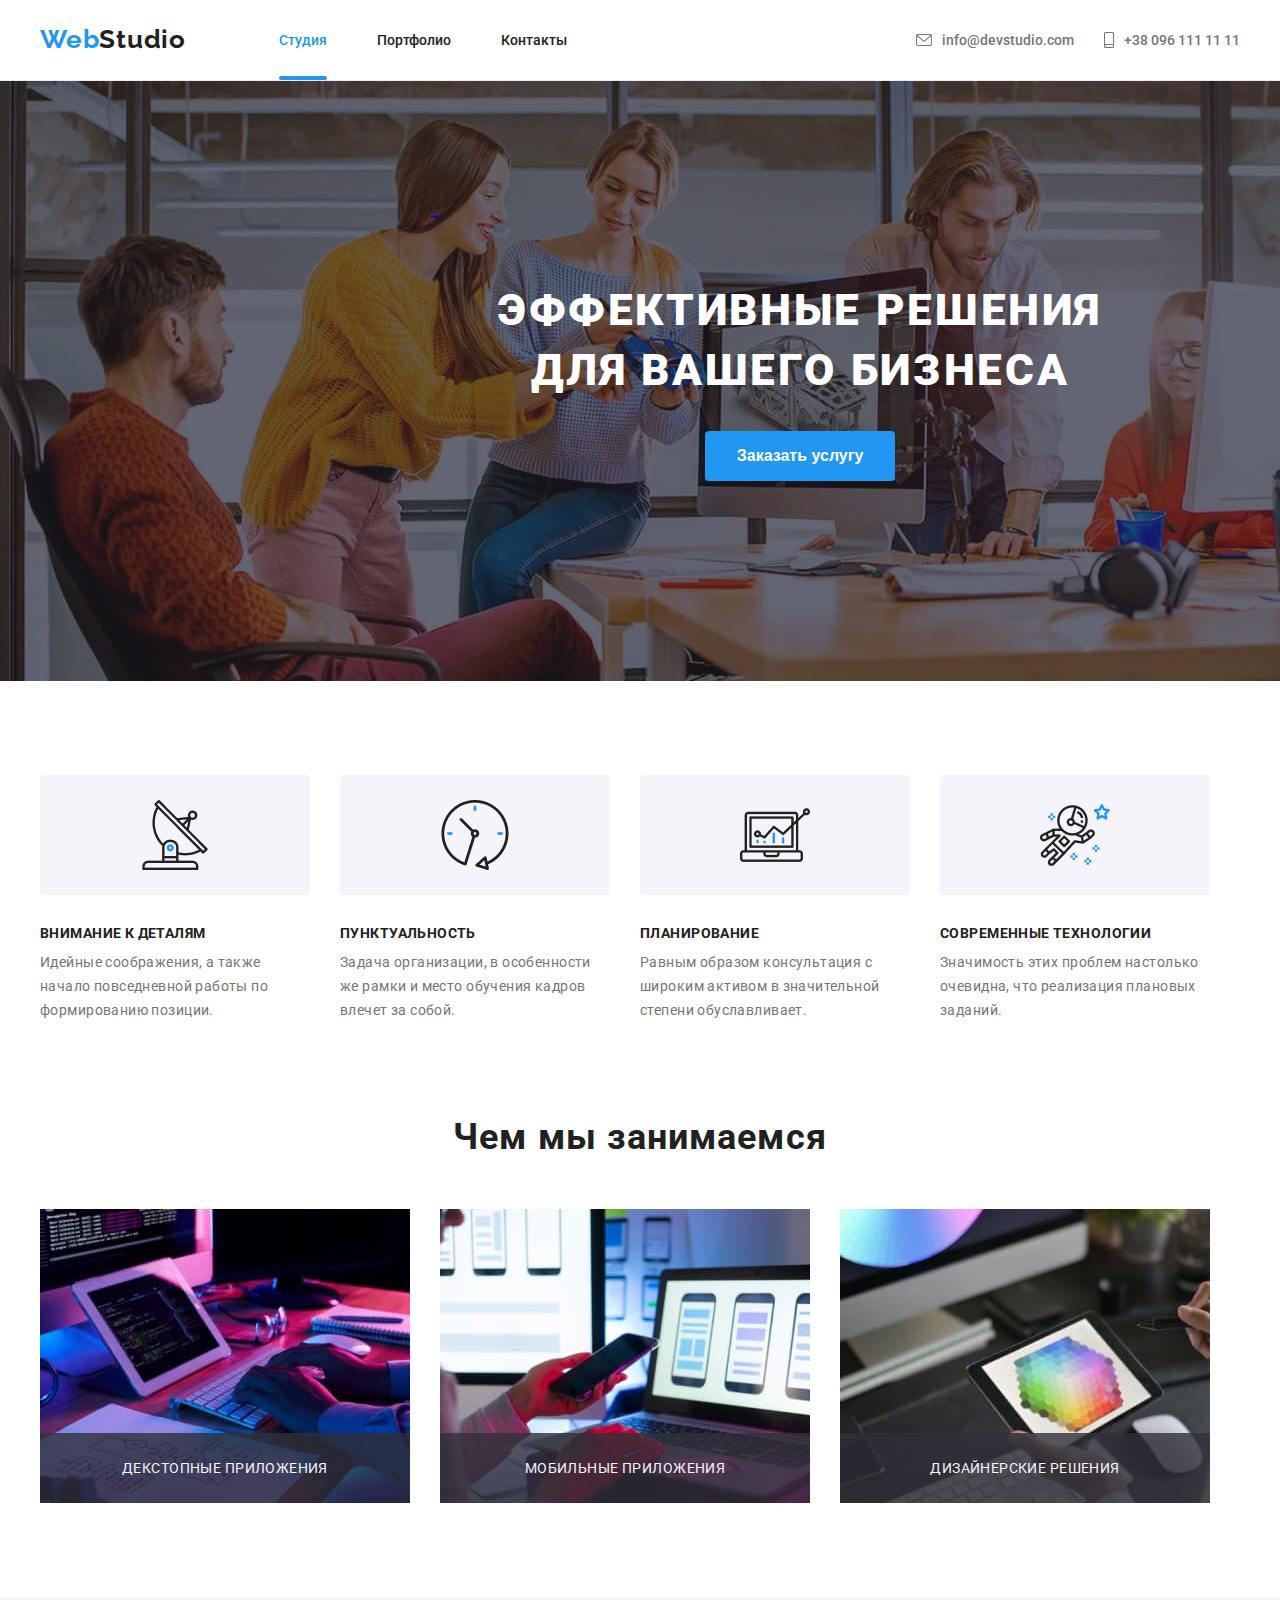
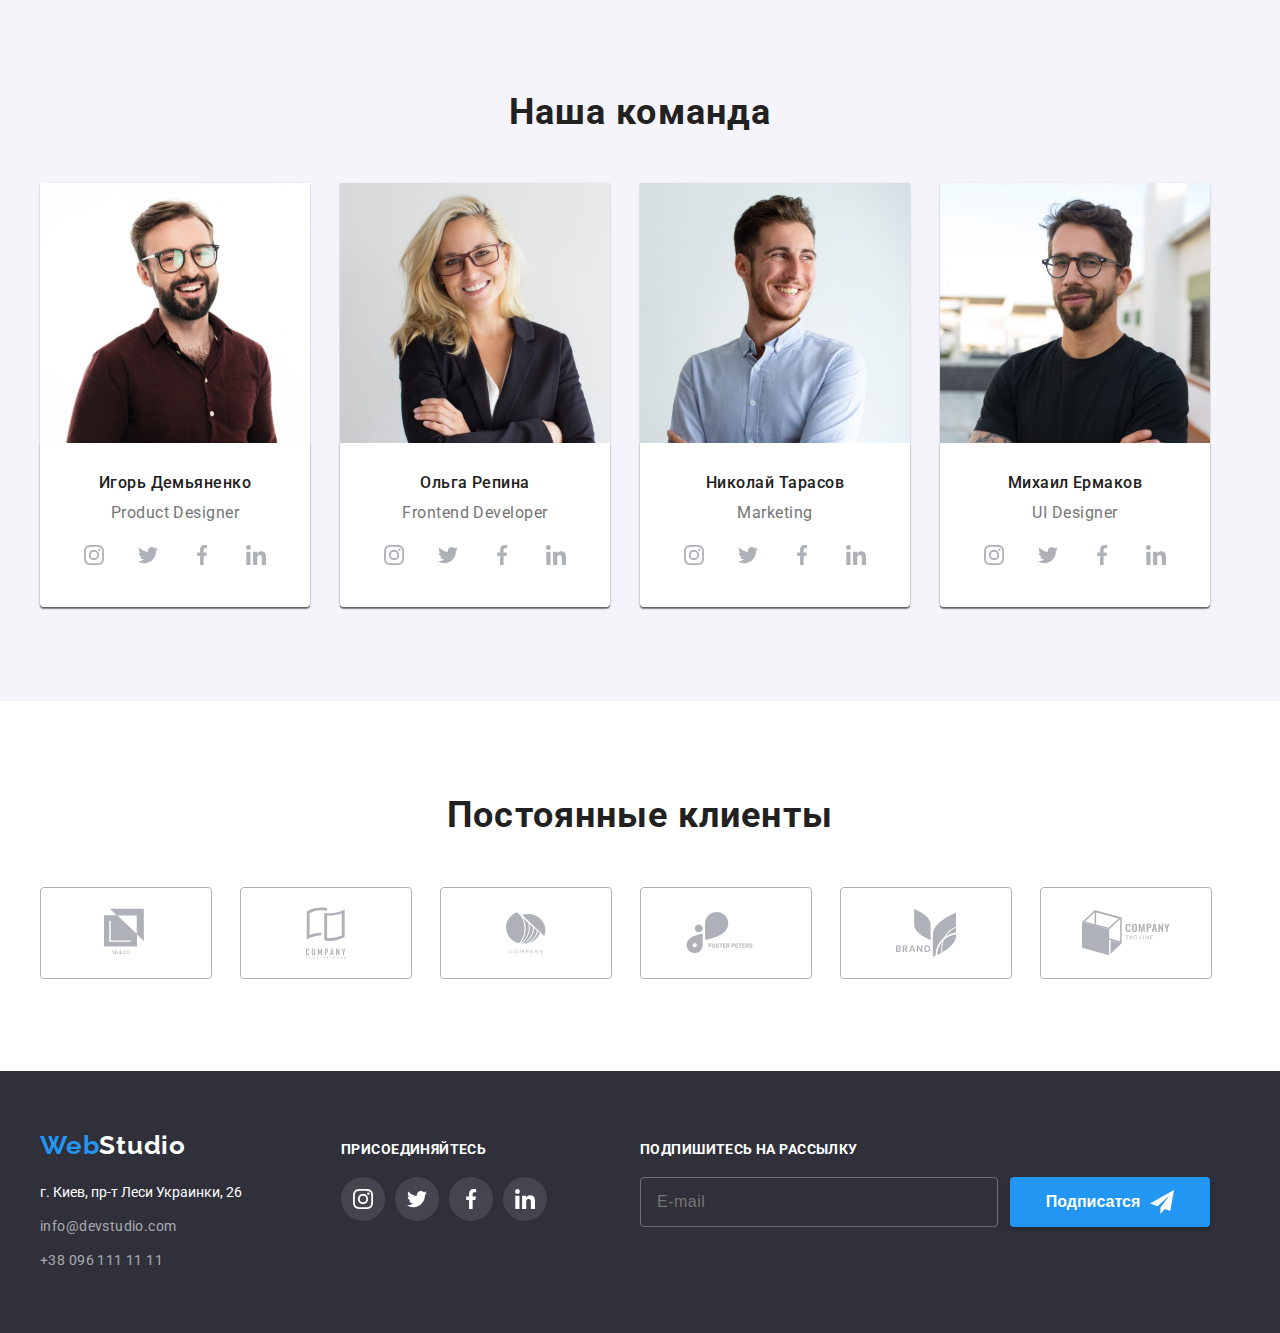
==== commit f48c3124: "submit2" ====
--- a/index.html
+++ b/index.html
@@ -408,7 +408,7 @@
                 </ul>
             </div>
             <form class="footer-form">
-                <p class="footer-form-title">Подпишитесь на рассылку</p>
+                <h2 class="footer-form-title">Подпишитесь на рассылку</h2>
                 <div class="display-flex">
                     <label class="footer-label">
                         <input class="footer-label-input" type="email" placeholder="E-mail" name='name' required
@@ -433,40 +433,33 @@
                 </svg>
             </button>
             <form action="#" class="modal-form">
-                <b class="form-title">Оставьте свои данные мы вам перезвоним </b>
+                <h2 class="form-title">Оставьте свои данные мы вам перезвоним </h2>
                 <label class="contact-label">Имя
-                    <span class="contact-label-wrapper">
-                        <input class="contact-label-form" type='text' name='name' required>
-                        <svg class="contact-label-icon">
-                            <use href="./images/sprite.svg#person-black"></use>
-                        </svg>
-                    </span>
+                    <input class="contact-label-form" type='text' name='name' required>
+                    <svg class="contact-label-icon">
+                        <use href="./images/sprite.svg#person-black"></use>
+                    </svg>
                 </label>
                 <label class="contact-label">Телефон
-                    <span class="contact-label-wrapper">
-                        <input class="contact-label-form" type='tel' name='phone-number' required>
-                        <svg class="contact-label-icon">
-                            <use href="./images/sprite.svg#phone-black"></use>
-                        </svg>
-                    </span>
+                    <input class="contact-label-form" type='tel' name='phone-number' required>
+                    <svg class="contact-label-icon">
+                        <use href="./images/sprite.svg#phone-black"></use>
+                    </svg>
                 </label>
                 <label class="contact-label">Почта
-                    <span class="contact-label-wrapper">
-                        <input class="contact-label-form" type='email' name='user-mail' required>
-                        <svg class="contact-label-icon">
-                            <use href="./images/sprite.svg#email-black"></use>
-                        </svg>
-                    </span>
+                    <input class="contact-label-form" type='email' name='user-mail' required>
+                    <svg class="contact-label-icon">
+                        <use href="./images/sprite.svg#email-black"></use>
+                    </svg>
                 </label>
-                <label for="textarea-comment" class="contact-label">Комментарий</label>
-                    <textarea class="comment " name="comment" 
-                    placeholder="Введите текст" id="textarea-comment"></textarea>                    
-                <span class="contact-label-wrapper">
-                    <input class="form-agreement-check visually-hidden" type="checkbox" value="agreement" id="agree">
-                    <label for="agree" class="form-agreement">Соглашаюсь с рассылкой и принимаю
-                        <a class="form-agreement-link" href="#">Условия договора</a>
-                    </label>
-                </span>
+                <label for="textarea-comment" class="contact-label">Комментарий
+                </label>
+                <textarea class="comment " name="comment" placeholder="Введите текст" id="textarea-comment">
+                </textarea>
+                <input class="form-agreement-check visually-hidden" type="checkbox" value="agreement" id="agree">
+                <label for="agree" class="form-agreement">Соглашаюсь с рассылкой и принимаю
+                    <a class="form-agreement-link" href="#">Условия договора</a>
+                </label>
                 <button class="submit-btn" type="submit">Отправить</button>
             </form>
         </div>
--- a/css/styles.css
+++ b/css/styles.css
@@ -550,6 +550,9 @@
 .footer-form {
   margin-left: 93px;
 }
+.footer-form:hover {
+  cursor: pointer;
+}
 .footer-form-title {
   margin-bottom: 20px;
   font-weight: bold;
@@ -571,6 +574,7 @@
   line-height: 1.875;
   box-shadow: 0px 4px 4px rgba(0, 0, 0, 0.15);
   border-radius: 4px;
+  border: none;
   background-color: var(--accent-color);
   color: var(--common-lite-color);
   pointer-events: auto;
@@ -640,11 +644,11 @@
 }
 .project-list {
   margin-bottom: 30px;
-  margin-left: 30px;
+  margin-left: 26px;
   box-sizing: border-box;
   text-align: left;
   background: var(--common-lite-color);
-  /* border: 0.01px solid #eeeeee; */
+  border: 1px solid #eeeeee;
 }
 .project-list:nth-child(3n + 1) {
   margin-left: 0px;
@@ -789,6 +793,7 @@
   color: var(--title-text-color);
 }
 .contact-label {
+  position: relative;
   margin-bottom: 10px;
   display: block;
   font-size: 12px;
@@ -797,10 +802,6 @@
   color: var(--secondary-text-color);
   cursor: pointer;
 }
-.contact-label-wrapper {
-  position: relative;
-  margin-top: 4px;
-}
 .contact-label-form {
   padding-left: 42px;
   width: 100%;
@@ -817,7 +818,6 @@
   left: 14px;
   width: 13px;
   height: 13px;
-  transform: translateY(-50%);
   transition: fill 250ms var(--common-cubic-bezier),
     border-color 250ms var(--common-cubic-bezier);
 }
@@ -853,6 +853,8 @@
   line-height: 1.714;
   letter-spacing: var(--letter-spacing);
   display: flex;
+  justify-content: center;
+  text-align: center;
   align-items: center;
   color: var(--secondary-text-color);
 }
@@ -860,7 +862,6 @@
   margin-right: 7px;
   width: 16px;
   height: 15px;
-  display: inline-block;
   content: "";
   border-radius: 2px;
   border: 2px solid var(--title-text-color);
@@ -891,6 +892,7 @@
   font-size: 16px;
   line-height: 1.875;
   letter-spacing: 0.06em;
+  border: none;
   box-shadow: 0px 4px 4px rgba(0, 0, 0, 0.15);
   border-radius: 4px;
   color: var(--common-lite-color);
